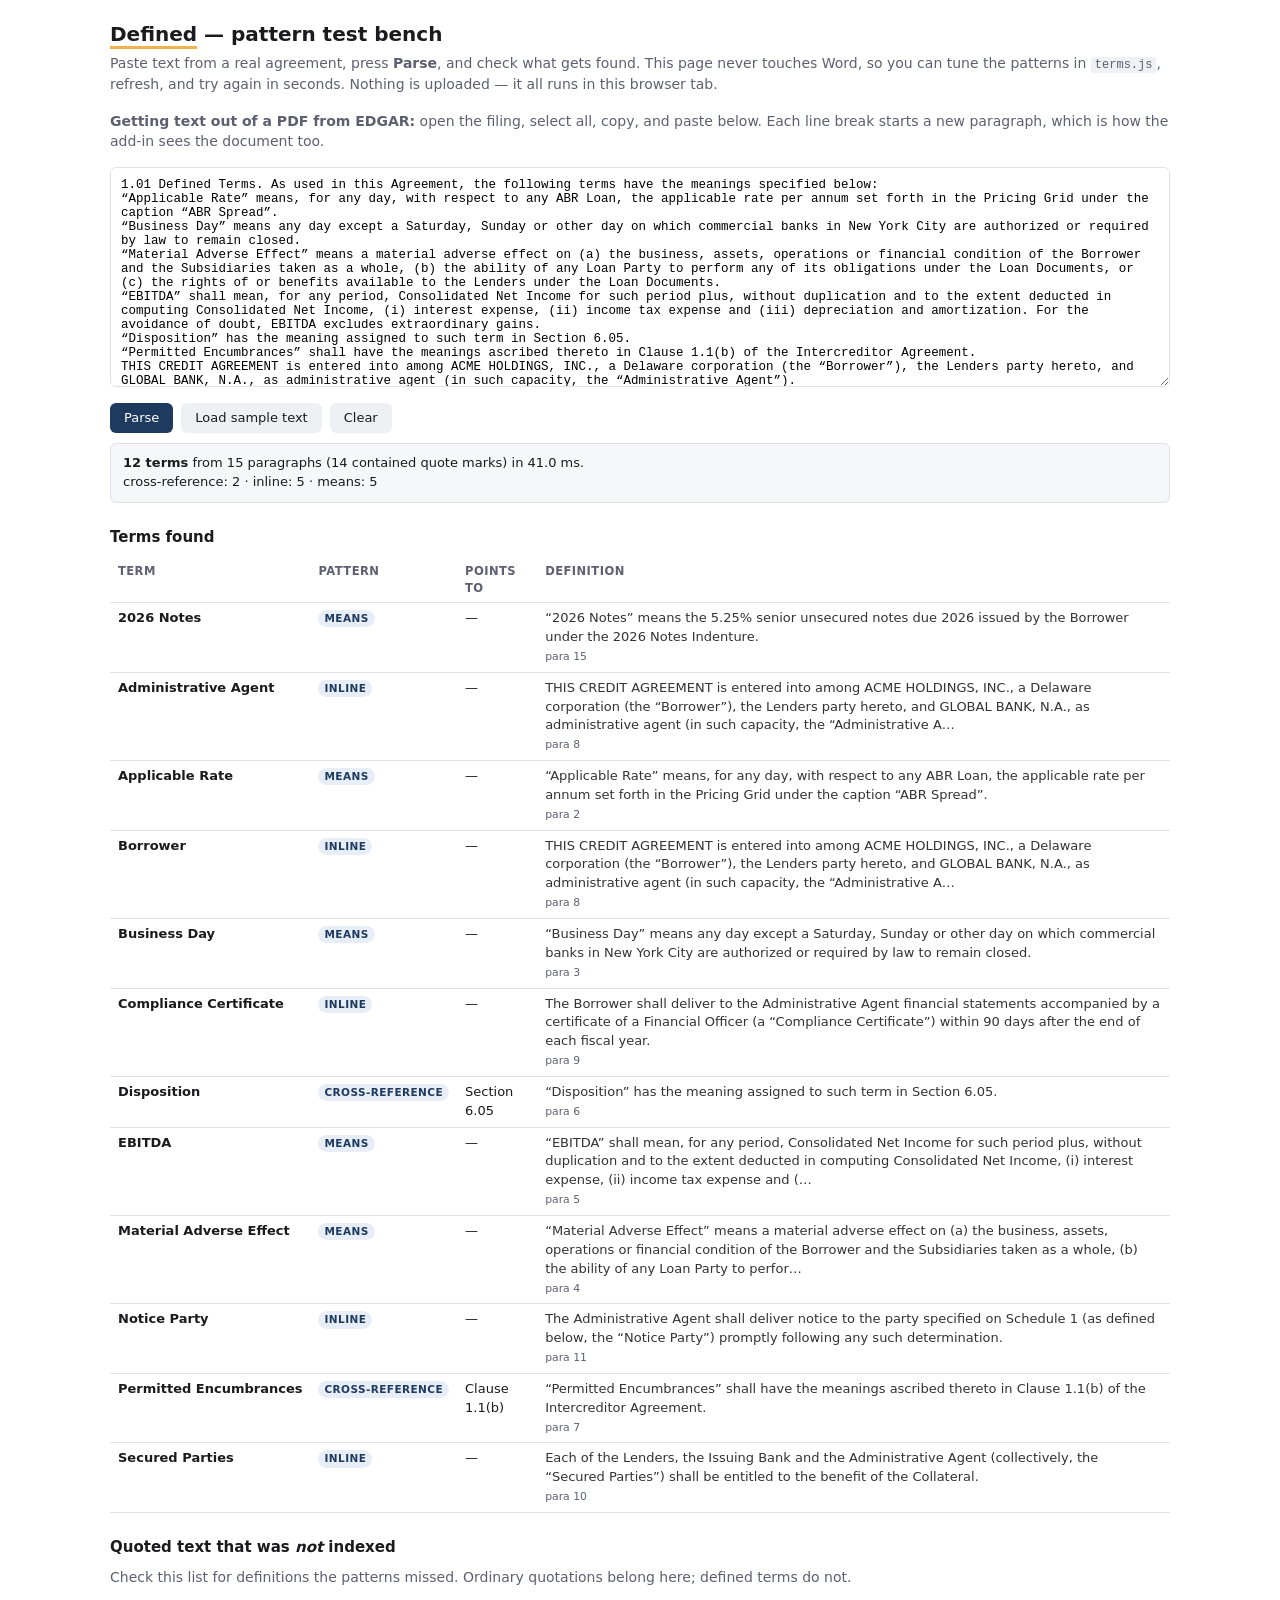
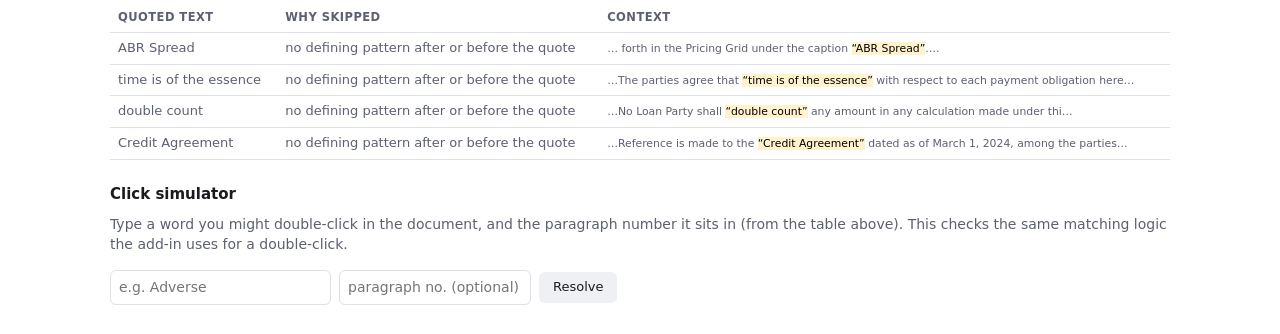
==== test.html @ 6a45a78d "Add Defined: Word task pane add-in for defined terms Click a defined term in a Word document and see" ====
<!DOCTYPE html>
<html lang="en">
<head>
<meta charset="UTF-8">
<meta name="viewport" content="width=device-width, initial-scale=1">
<title>Defined — pattern test bench</title>
<style>
  :root { --line:#dfe1e8; --dim:#5c6070; --accent:#1f3a5f; --amber:#f2b24c; }
  * { box-sizing: border-box; }
  body { margin:0; padding:20px; max-width:1100px; margin-inline:auto;
         font-family:"Segoe UI",system-ui,sans-serif; font-size:14px;
         line-height:1.45; color:#1b1b1f; }
  h1 { font-size:20px; margin:0 0 4px; }
  h1 span { border-bottom:3px solid var(--amber); }
  h2 { font-size:15px; margin:24px 0 8px; }
  p.lede { color:var(--dim); margin:0 0 16px; }
  textarea { width:100%; height:220px; padding:10px; font-family:Consolas,monospace;
             font-size:12.5px; border:1px solid var(--line); border-radius:6px; }
  .row { display:flex; gap:8px; align-items:center; flex-wrap:wrap; margin:10px 0; }
  button { font:inherit; font-size:13px; padding:6px 14px; color:#fff;
           background:var(--accent); border:0; border-radius:6px; cursor:pointer; }
  button.ghost { background:#eef0f4; color:#1b1b1f; }
  input[type=text] { font:inherit; padding:6px 8px; border:1px solid var(--line);
                     border-radius:6px; }
  .stats { background:#f6f7f9; border:1px solid var(--line); border-radius:6px;
           padding:10px 12px; font-size:13px; }
  table { width:100%; border-collapse:collapse; margin-top:8px; }
  th,td { text-align:left; vertical-align:top; padding:6px 8px;
          border-bottom:1px solid var(--line); font-size:13px; }
  th { font-size:11.5px; text-transform:uppercase; letter-spacing:.04em;
       color:var(--dim); }
  td.term { font-weight:600; white-space:nowrap; }
  td.def { color:#333; }
  .badge { display:inline-block; font-size:10.5px; font-weight:600; padding:1px 6px;
           border-radius:10px; background:#e8eef7; color:var(--accent);
           text-transform:uppercase; letter-spacing:.04em; white-space:nowrap; }
  .badge.weak { background:#eee; color:var(--dim); }
  .rejected td { color:var(--dim); }
  details { margin-top:8px; }
  summary { cursor:pointer; font-weight:600; }
  mark { background:#fff3cd; }
  code { background:#f0f1f4; padding:1px 4px; border-radius:3px; font-size:12px; }
</style>
</head>
<body>

<h1><span>Defined</span> — pattern test bench</h1>
<p class="lede">
  Paste text from a real agreement, press <strong>Parse</strong>, and check what
  gets found. This page never touches Word, so you can tune the patterns in
  <code>terms.js</code>, refresh, and try again in seconds. Nothing is uploaded —
  it all runs in this browser tab.
</p>

<p class="lede">
  <strong>Getting text out of a PDF from EDGAR:</strong> open the filing, select
  all, copy, and paste below. Each line break starts a new paragraph, which is
  how the add-in sees the document too.
</p>

<textarea id="input" spellcheck="false"></textarea>

<div class="row">
  <button id="parse">Parse</button>
  <button id="sample" class="ghost">Load sample text</button>
  <button id="clear" class="ghost">Clear</button>
</div>

<div id="stats" class="stats">Not parsed yet.</div>

<h2>Terms found</h2>
<table id="found">
  <thead><tr><th>Term</th><th>Pattern</th><th>Points to</th><th>Definition</th></tr></thead>
  <tbody></tbody>
</table>

<h2>Quoted text that was <em>not</em> indexed</h2>
<p class="lede">
  Check this list for definitions the patterns missed. Ordinary quotations
  belong here; defined terms do not.
</p>
<table id="rejected">
  <thead><tr><th>Quoted text</th><th>Why skipped</th><th>Context</th></tr></thead>
  <tbody></tbody>
</table>

<h2>Click simulator</h2>
<p class="lede">
  Type a word you might double-click in the document, and the paragraph number
  it sits in (from the table above). This checks the same matching logic the
  add-in uses for a double-click.
</p>
<div class="row">
  <input type="text" id="simWord" placeholder="e.g. Adverse" size="24">
  <input type="text" id="simPara" placeholder="paragraph no. (optional)" size="20">
  <button id="simRun" class="ghost">Resolve</button>
  <span id="simOut"></span>
</div>

<script src="terms.js?v=1"></script>
<script>
(function () {
  'use strict';
  var T = window.DefinedTerms;
  var index = null, paras = [];

  var SAMPLE = [
    '1.01 Defined Terms. As used in this Agreement, the following terms have the meanings specified below:',
    '“Applicable Rate” means, for any day, with respect to any ABR Loan, the applicable rate per annum set forth in the Pricing Grid under the caption “ABR Spread”.',
    '“Business Day” means any day except a Saturday, Sunday or other day on which commercial banks in New York City are authorized or required by law to remain closed.',
    '“Material Adverse Effect” means a material adverse effect on (a) the business, assets, operations or financial condition of the Borrower and the Subsidiaries taken as a whole, (b) the ability of any Loan Party to perform any of its obligations under the Loan Documents, or (c) the rights of or benefits available to the Lenders under the Loan Documents.',
    '“EBITDA” shall mean, for any period, Consolidated Net Income for such period plus, without duplication and to the extent deducted in computing Consolidated Net Income, (i) interest expense, (ii) income tax expense and (iii) depreciation and amortization. For the avoidance of doubt, EBITDA excludes extraordinary gains.',
    '“Disposition” has the meaning assigned to such term in Section 6.05.',
    '“Permitted Encumbrances” shall have the meanings ascribed thereto in Clause 1.1(b) of the Intercreditor Agreement.',
    'THIS CREDIT AGREEMENT is entered into among ACME HOLDINGS, INC., a Delaware corporation (the “Borrower”), the Lenders party hereto, and GLOBAL BANK, N.A., as administrative agent (in such capacity, the “Administrative Agent”).',
    'The Borrower shall deliver to the Administrative Agent financial statements accompanied by a certificate of a Financial Officer (a “Compliance Certificate”) within 90 days after the end of each fiscal year.',
    'Each of the Lenders, the Issuing Bank and the Administrative Agent (collectively, the “Secured Parties”) shall be entitled to the benefit of the Collateral.',
    'The Administrative Agent shall deliver notice to the party specified on Schedule 1 (as defined below, the “Notice Party”) promptly following any such determination.',
    'The parties agree that “time is of the essence” with respect to each payment obligation hereunder.',
    'No Loan Party shall “double count” any amount in any calculation made under this Section 6.12.',
    'Reference is made to the “Credit Agreement” dated as of March 1, 2024, among the parties hereto.',
    '“2026 Notes” means the 5.25% senior unsecured notes due 2026 issued by the Borrower under the 2026 Notes Indenture.'
  ].join('\n');

  var KIND_LABEL = { means:'means', crossref:'cross-reference',
                     inline:'inline', 'inline?':'inline (uncertain)' };

  function esc(s) {
    return String(s == null ? '' : s).replace(/&/g,'&amp;')
      .replace(/</g,'&lt;').replace(/>/g,'&gt;').replace(/"/g,'&quot;');
  }
  function clip(s, n) {
    var t = String(s).replace(/\s+/g,' ');
    return t.length > n ? t.slice(0, n-1) + '…' : t;
  }

  function parse() {
    paras = document.getElementById('input').value.split(/\n+/)
      .map(function (s) { return s.replace(/^\s+|\s+$/g,''); })
      .filter(function (s) { return s.length > 0; });

    var t0 = performance.now();
    index = T.buildIndex(paras);
    var ms = (performance.now() - t0).toFixed(1);

    var byKind = {};
    index.terms.forEach(function (t) { byKind[t.kind] = (byKind[t.kind]||0) + 1; });
    var breakdown = Object.keys(byKind).sort().map(function (k) {
      return (KIND_LABEL[k]||k) + ': ' + byKind[k];
    }).join(' · ') || 'none';

    document.getElementById('stats').innerHTML =
      '<strong>' + index.terms.length + ' terms</strong> from ' +
      paras.length + ' paragraphs (' + index.paragraphsWithQuotes +
      ' contained quote marks) in ' + ms + ' ms.<br>' + esc(breakdown);

    renderFound();
    renderRejected();
  }

  function renderFound() {
    var rows = index.terms.map(function (t) {
      var weak = t.confidence < 2 ? ' weak' : '';
      return '<tr>' +
        '<td class="term">' + esc(t.term) + '</td>' +
        '<td><span class="badge' + weak + '">' + esc(KIND_LABEL[t.kind]||t.kind) + '</span></td>' +
        '<td>' + esc(t.pointer || '—') + '</td>' +
        '<td class="def">' + esc(clip(t.text, 220)) +
          '<br><small style="color:#5c6070">para ' + (t.paragraph+1) +
          (t.alternates.length ? ' · ' + t.alternates.length + ' other definition(s)' : '') +
          '</small></td>' +
      '</tr>';
    }).join('');
    document.querySelector('#found tbody').innerHTML =
      rows || '<tr><td colspan="4">Nothing found.</td></tr>';
  }

  /* Re-walk the quoted spans and show the ones buildIndex threw away, with the
     reason. This is where you spot patterns that need adding. */
  function renderRejected() {
    var internals = T._internals;
    var re = internals.QUOTED_RE;
    var rows = [];

    for (var i = 0; i < paras.length; i++) {
      var text = paras[i];
      re.lastIndex = 0;
      var m;
      while ((m = re.exec(text)) !== null) {
        var span = { start: m.index, end: m.index + m[0].length };
        var hit = internals.classify(text, span);
        var reason = null;
        if (!hit) {
          reason = 'no defining pattern after or before the quote';
        } else if (!internals.isPlausibleTerm(m[1], hit.kind)) {
          reason = 'matched "' + (KIND_LABEL[hit.kind]||hit.kind) +
                   '" but rejected as implausible';
        }
        if (!reason) continue;

        var ctxStart = Math.max(0, span.start - 45);
        var context = esc(text.slice(ctxStart, span.start)) +
                      '<mark>' + esc(m[0]) + '</mark>' +
                      esc(text.slice(span.end, span.end + 45));
        rows.push('<tr class="rejected"><td>' + esc(clip(m[1], 50)) + '</td>' +
                  '<td>' + esc(reason) + '</td>' +
                  '<td><small>…' + context + '…</small></td></tr>');
      }
    }
    document.querySelector('#rejected tbody').innerHTML =
      rows.join('') || '<tr><td colspan="3">Every quoted span was indexed.</td></tr>';
  }

  function simulate() {
    var out = document.getElementById('simOut');
    if (!index) { out.textContent = 'Parse something first.'; return; }
    var word = document.getElementById('simWord').value;
    var pn = parseInt(document.getElementById('simPara').value, 10);
    var paraText = (!isNaN(pn) && paras[pn-1]) ? paras[pn-1] : '';
    var r = T.matchSelectionText(word, index, paraText);
    out.innerHTML = r
      ? '→ <strong>' + esc(r.term) + '</strong> <span class="badge">' +
        esc(KIND_LABEL[r.kind]||r.kind) + '</span>'
      : '→ no match';
  }

  document.getElementById('parse').addEventListener('click', parse);
  document.getElementById('simRun').addEventListener('click', simulate);
  document.getElementById('sample').addEventListener('click', function () {
    document.getElementById('input').value = SAMPLE;
    parse();
  });
  document.getElementById('clear').addEventListener('click', function () {
    document.getElementById('input').value = '';
    document.getElementById('stats').textContent = 'Not parsed yet.';
    document.querySelector('#found tbody').innerHTML = '';
    document.querySelector('#rejected tbody').innerHTML = '';
  });

  document.getElementById('input').value = SAMPLE;
  parse();
})();
</script>
</body>
</html>
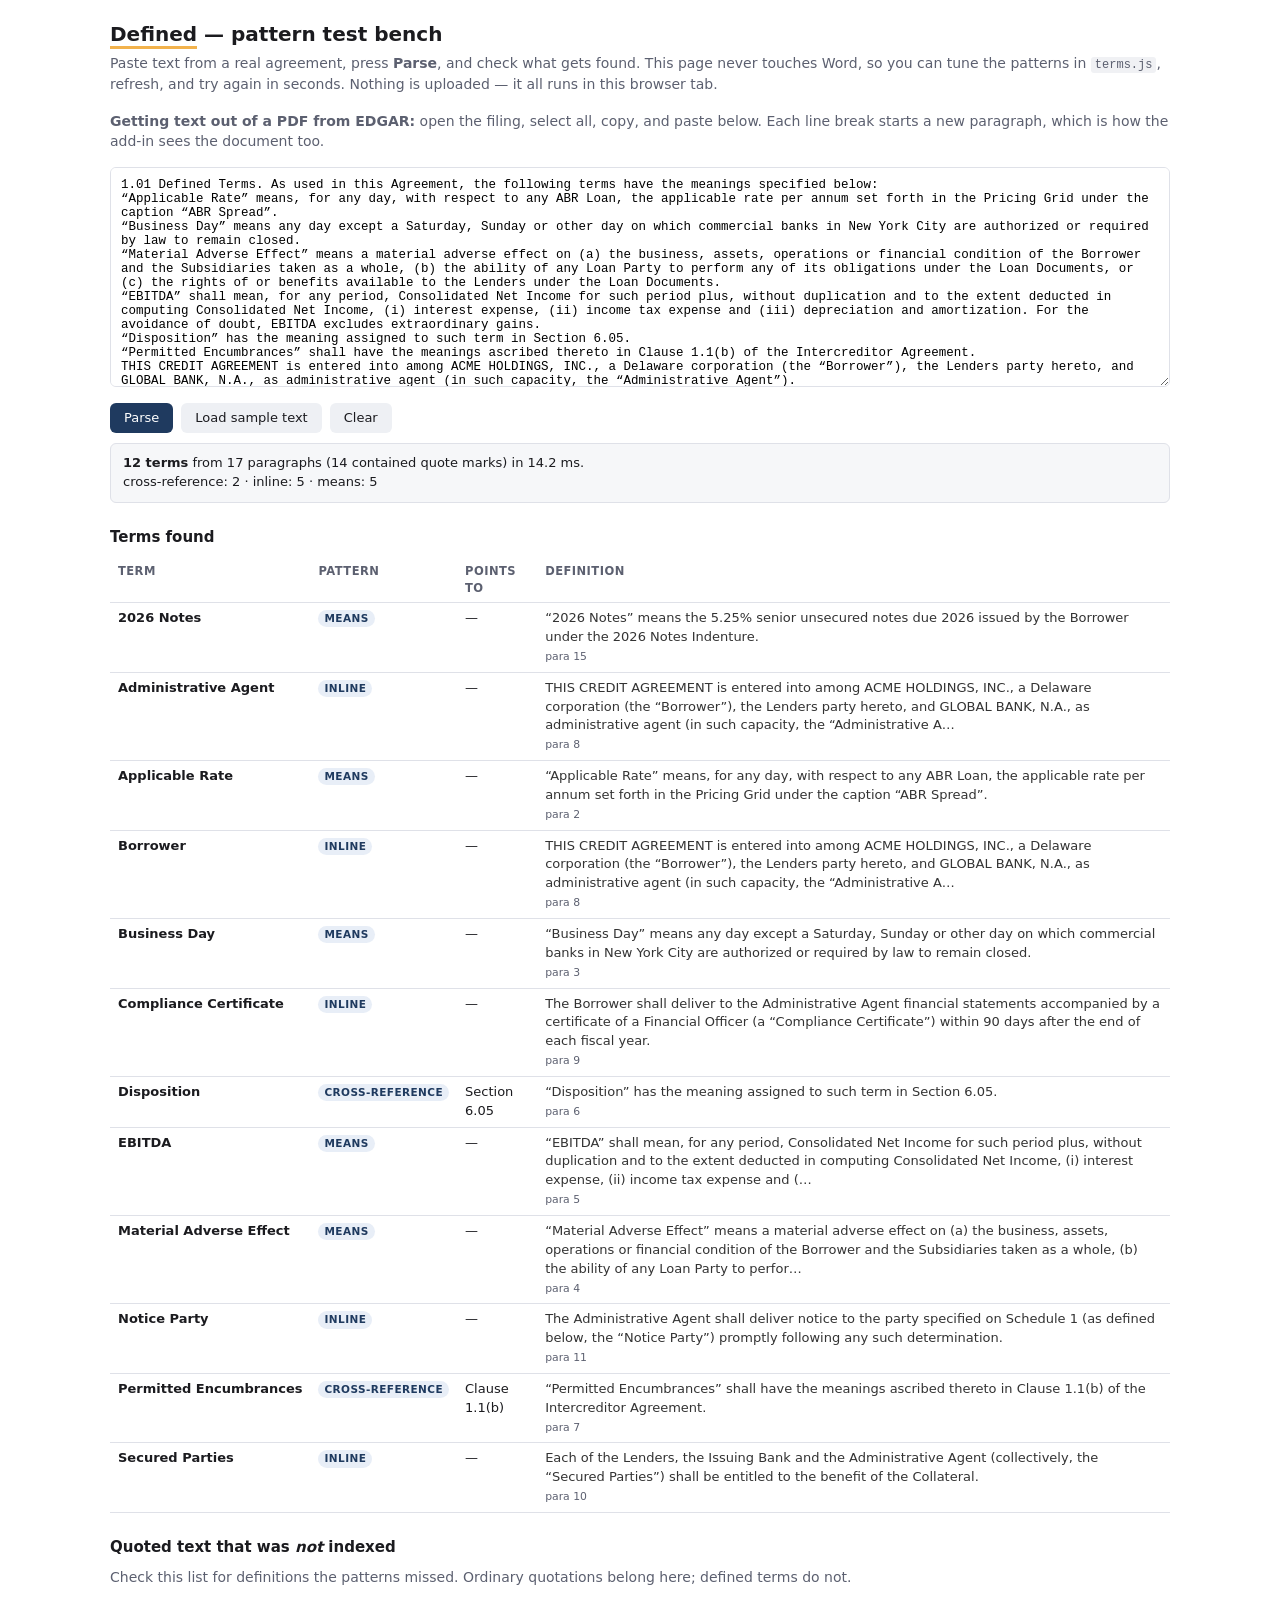
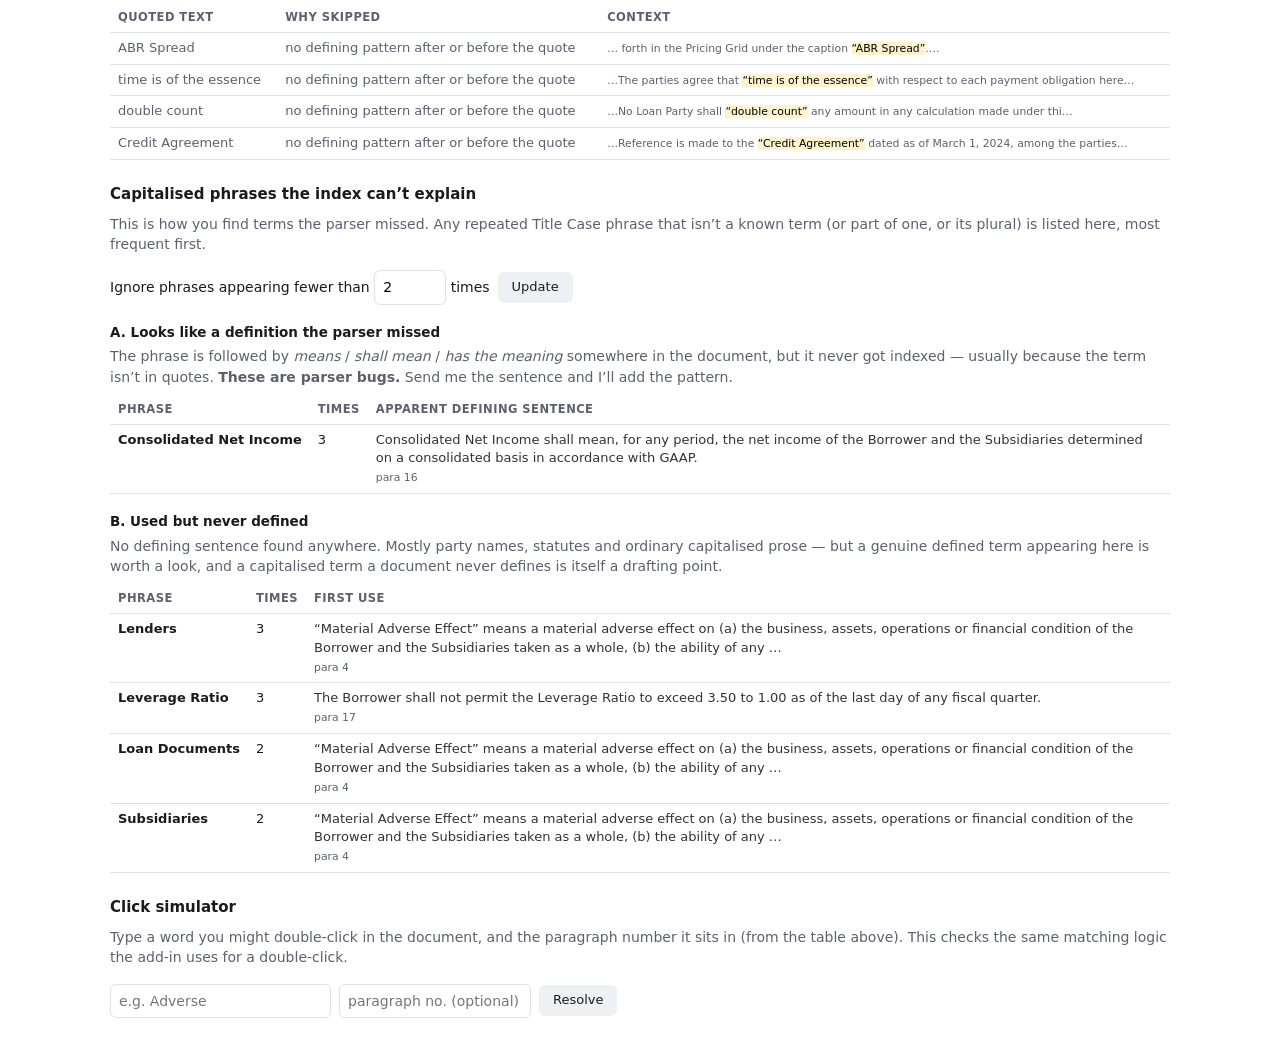
==== commit cae95923: "Fix collapsed definition panel; add missed-term detection UI: the definition pane showed only one li" ====
--- a/test.html
+++ b/test.html
@@ -84,6 +84,46 @@
   <tbody></tbody>
 </table>
 
+<h2>Capitalised phrases the index can&rsquo;t explain</h2>
+<p class="lede">
+  This is how you find terms the parser missed. Any repeated Title Case phrase
+  that isn&rsquo;t a known term (or part of one, or its plural) is listed here,
+  most frequent first.
+</p>
+<div class="row">
+  <label>Ignore phrases appearing fewer than
+    <input type="text" id="minCount" value="2" size="3"> times</label>
+  <button id="rescan" class="ghost">Update</button>
+</div>
+
+<h3 style="font-size:13.5px;margin:18px 0 4px">
+  A. Looks like a definition the parser missed
+</h3>
+<p class="lede" style="margin-bottom:6px">
+  The phrase is followed by <em>means</em> / <em>shall mean</em> / <em>has the
+  meaning</em> somewhere in the document, but it never got indexed &mdash;
+  usually because the term isn&rsquo;t in quotes. <strong>These are parser
+  bugs.</strong> Send me the sentence and I&rsquo;ll add the pattern.
+</p>
+<table id="missed">
+  <thead><tr><th>Phrase</th><th>Times</th><th>Apparent defining sentence</th></tr></thead>
+  <tbody></tbody>
+</table>
+
+<h3 style="font-size:13.5px;margin:18px 0 4px">
+  B. Used but never defined
+</h3>
+<p class="lede" style="margin-bottom:6px">
+  No defining sentence found anywhere. Mostly party names, statutes and
+  ordinary capitalised prose &mdash; but a genuine defined term appearing here
+  is worth a look, and a capitalised term a document never defines is itself a
+  drafting point.
+</p>
+<table id="undefined">
+  <thead><tr><th>Phrase</th><th>Times</th><th>First use</th></tr></thead>
+  <tbody></tbody>
+</table>
+
 <h2>Click simulator</h2>
 <p class="lede">
   Type a word you might double-click in the document, and the paragraph number
@@ -97,7 +137,7 @@
   <span id="simOut"></span>
 </div>
 
-<script src="terms.js?v=1"></script>
+<script src="terms.js?v=2"></script>
 <script>
 (function () {
   'use strict';
@@ -119,7 +159,9 @@
     'The parties agree that “time is of the essence” with respect to each payment obligation hereunder.',
     'No Loan Party shall “double count” any amount in any calculation made under this Section 6.12.',
     'Reference is made to the “Credit Agreement” dated as of March 1, 2024, among the parties hereto.',
-    '“2026 Notes” means the 5.25% senior unsecured notes due 2026 issued by the Borrower under the 2026 Notes Indenture.'
+    '“2026 Notes” means the 5.25% senior unsecured notes due 2026 issued by the Borrower under the 2026 Notes Indenture.',
+    'Consolidated Net Income shall mean, for any period, the net income of the Borrower and the Subsidiaries determined on a consolidated basis in accordance with GAAP.',
+    'The Borrower shall not permit the Leverage Ratio to exceed 3.50 to 1.00 as of the last day of any fiscal quarter. The Leverage Ratio shall be calculated on a pro forma basis. Any failure to comply with the Leverage Ratio shall constitute an Event of Default.'
   ].join('\n');
 
   var KIND_LABEL = { means:'means', crossref:'cross-reference',
@@ -156,6 +198,37 @@
 
     renderFound();
     renderRejected();
+    renderSuspects();
+  }
+
+  /* Phrases the index cannot account for, split by whether the document
+     appears to define them. Group A are parser gaps; group B are not. */
+  function renderSuspects() {
+    var min = parseInt(document.getElementById('minCount').value, 10);
+    if (isNaN(min) || min < 1) min = 1;
+    var suspects = T.findSuspects(paras, index, { minCount: min });
+
+    function rows(items, emptyMsg) {
+      if (!items.length) return '<tr><td colspan="3">' + emptyMsg + '</td></tr>';
+      return items.map(function (s) {
+        return '<tr><td class="term">' + esc(s.phrase) + '</td>' +
+               '<td>' + s.count + '</td>' +
+               '<td class="def">' + esc(clip(s.sample, 200)) +
+               '<br><small style="color:#5c6070">para ' + (s.paragraph+1) + '</small></td></tr>';
+      }).join('');
+    }
+
+    var missed = suspects.filter(function (s) { return s.defining; });
+    var undef  = suspects.filter(function (s) { return !s.defining; });
+
+    document.querySelector('#missed tbody').innerHTML =
+      rows(missed, 'None — every apparent definition was indexed.');
+    document.querySelector('#undefined tbody').innerHTML =
+      rows(undef.slice(0, 80), 'None.') +
+      (undef.length > 80
+        ? '<tr><td colspan="3"><small>…and ' + (undef.length - 80) +
+          ' more below the display limit.</small></td></tr>'
+        : '');
   }
 
   function renderFound() {
@@ -225,6 +298,7 @@
   }
 
   document.getElementById('parse').addEventListener('click', parse);
+  document.getElementById('rescan').addEventListener('click', renderSuspects);
   document.getElementById('simRun').addEventListener('click', simulate);
   document.getElementById('sample').addEventListener('click', function () {
     document.getElementById('input').value = SAMPLE;
@@ -233,8 +307,9 @@
   document.getElementById('clear').addEventListener('click', function () {
     document.getElementById('input').value = '';
     document.getElementById('stats').textContent = 'Not parsed yet.';
-    document.querySelector('#found tbody').innerHTML = '';
-    document.querySelector('#rejected tbody').innerHTML = '';
+    ['#found', '#rejected', '#missed', '#undefined'].forEach(function (sel) {
+      document.querySelector(sel + ' tbody').innerHTML = '';
+    });
   });
 
   document.getElementById('input').value = SAMPLE;
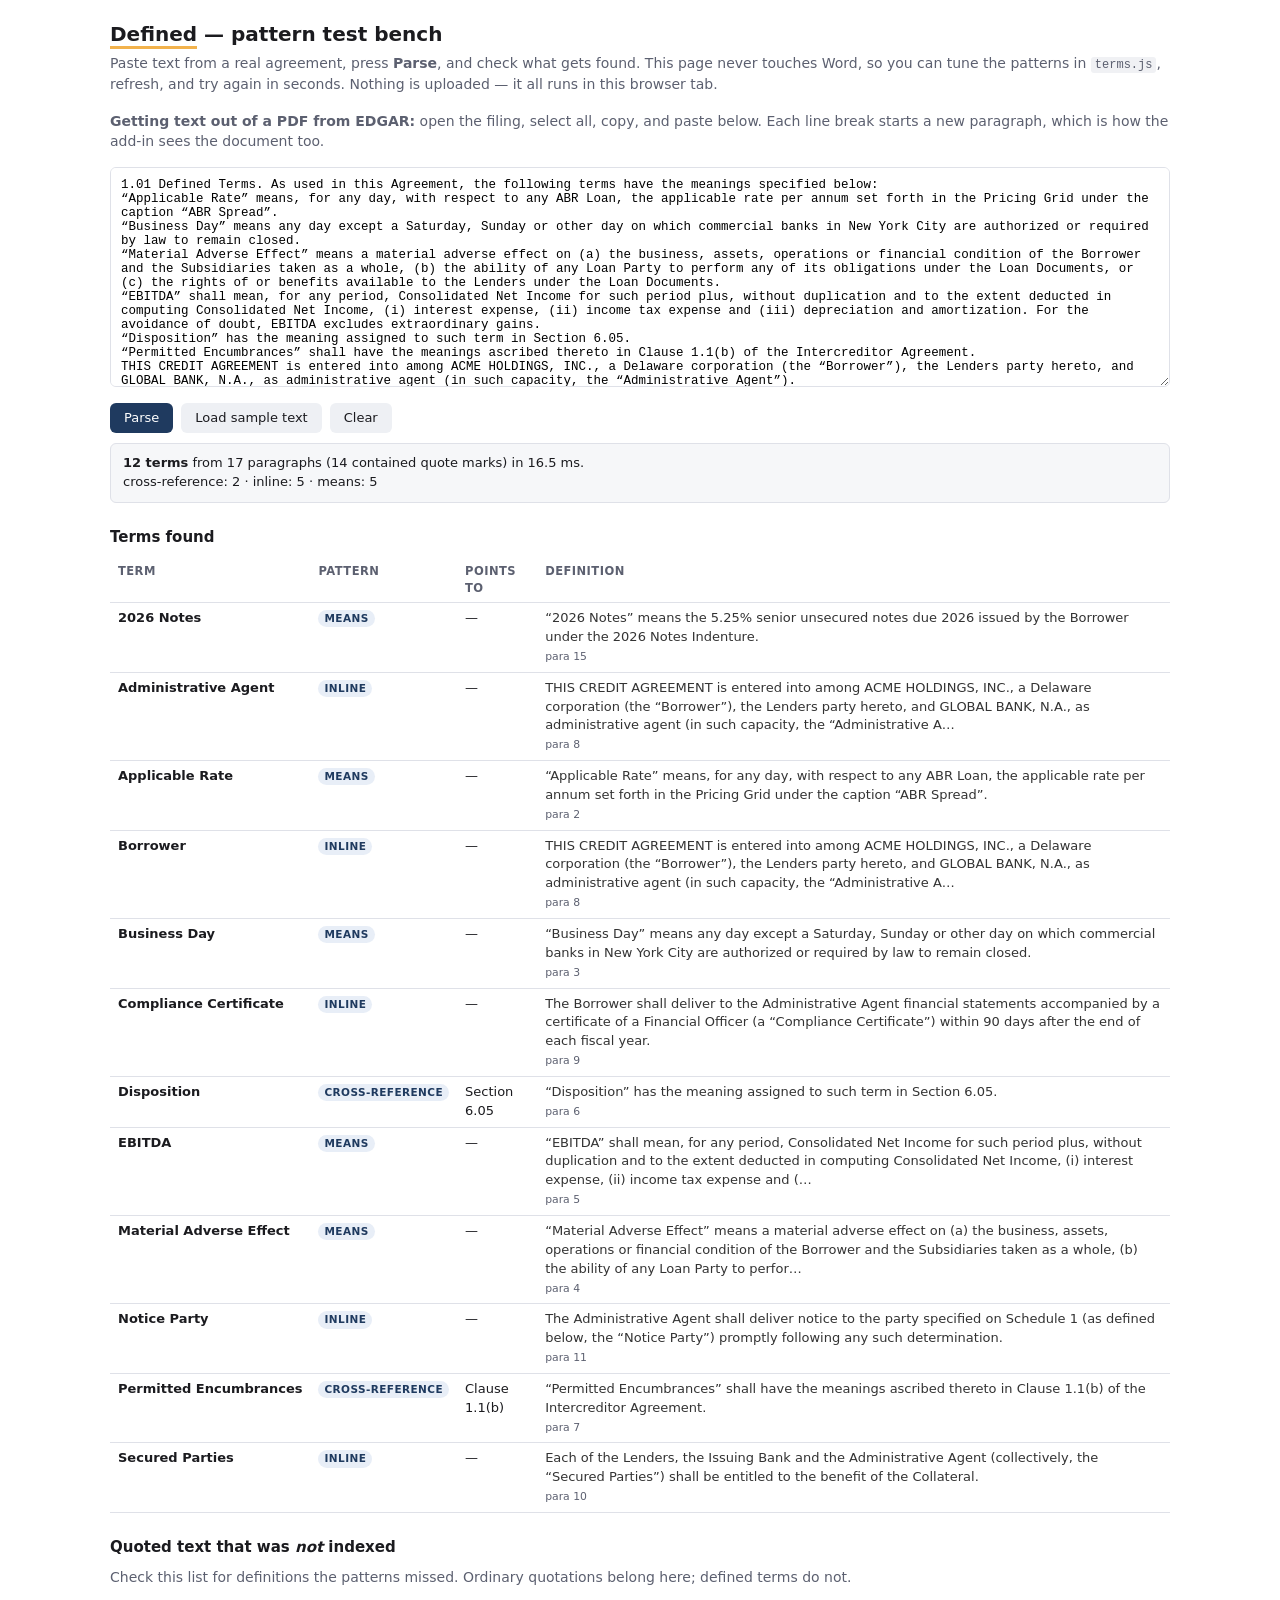
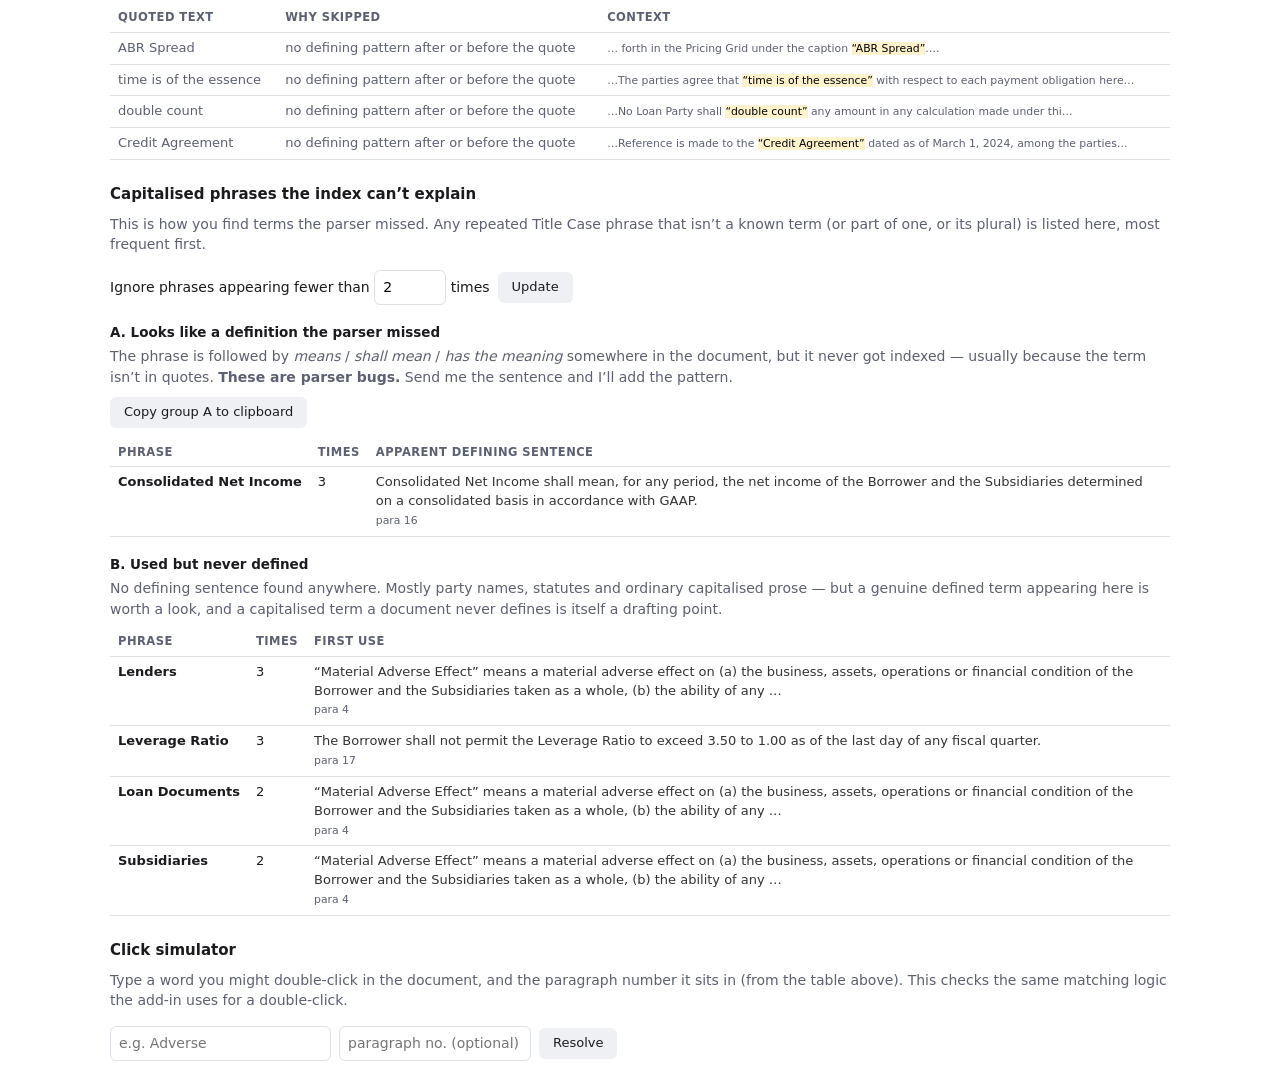
==== commit 3211d077: "Add one-click copy of group A from the test bench Selecting table rows by hand to report parser gaps" ====
--- a/test.html
+++ b/test.html
@@ -105,6 +105,10 @@
   usually because the term isn&rsquo;t in quotes. <strong>These are parser
   bugs.</strong> Send me the sentence and I&rsquo;ll add the pattern.
 </p>
+<div class="row">
+  <button id="copyA" class="ghost">Copy group A to clipboard</button>
+  <span id="copyAOut" style="color:var(--dim)"></span>
+</div>
 <table id="missed">
   <thead><tr><th>Phrase</th><th>Times</th><th>Apparent defining sentence</th></tr></thead>
   <tbody></tbody>
@@ -137,7 +141,7 @@
   <span id="simOut"></span>
 </div>
 
-<script src="terms.js?v=2"></script>
+<script src="terms.js?v=3"></script>
 <script>
 (function () {
   'use strict';
@@ -299,6 +303,62 @@
 
   document.getElementById('parse').addEventListener('click', parse);
   document.getElementById('rescan').addEventListener('click', renderSuspects);
+
+  /* Copy group A as plain text, ready to paste straight into a chat. */
+  document.getElementById('copyA').addEventListener('click', function () {
+    var out = document.getElementById('copyAOut');
+    if (!index) { out.textContent = 'Parse something first.'; return; }
+    var min = parseInt(document.getElementById('minCount').value, 10);
+    if (isNaN(min) || min < 1) min = 1;
+    var A = T.findSuspects(paras, index, { minCount: min })
+             .filter(function (s) { return s.defining; });
+
+    if (!A.length) {
+      out.textContent = 'Group A is empty — nothing to copy.';
+      return;
+    }
+    var text = 'GROUP A — apparent definitions the parser missed (' +
+               A.length + ' of ' + index.terms.length + ' indexed terms, ' +
+               paras.length + ' paragraphs)\n\n' +
+               A.map(function (s) {
+                 return '* ' + s.phrase + '  (' + s.count + ' uses, para ' +
+                        (s.paragraph + 1) + ')\n    ' + s.sample;
+               }).join('\n\n');
+
+    copyText(text, function (ok) {
+      out.textContent = ok
+        ? 'Copied ' + A.length + ' entries — paste them to Claude.'
+        : 'Copy failed; select the table manually.';
+    });
+  });
+
+  /* navigator.clipboard needs a secure context and isn't available everywhere,
+     so fall back to the old execCommand trick. */
+  function copyText(text, done) {
+    if (navigator.clipboard && navigator.clipboard.writeText) {
+      navigator.clipboard.writeText(text)
+        .then(function () { done(true); })
+        .catch(function () { done(legacyCopy(text)); });
+      return;
+    }
+    done(legacyCopy(text));
+  }
+
+  function legacyCopy(text) {
+    try {
+      var ta = document.createElement('textarea');
+      ta.value = text;
+      ta.style.position = 'fixed';
+      ta.style.opacity = '0';
+      document.body.appendChild(ta);
+      ta.select();
+      var ok = document.execCommand('copy');
+      document.body.removeChild(ta);
+      return ok;
+    } catch (e) {
+      return false;
+    }
+  }
   document.getElementById('simRun').addEventListener('click', simulate);
   document.getElementById('sample').addEventListener('click', function () {
     document.getElementById('input').value = SAMPLE;
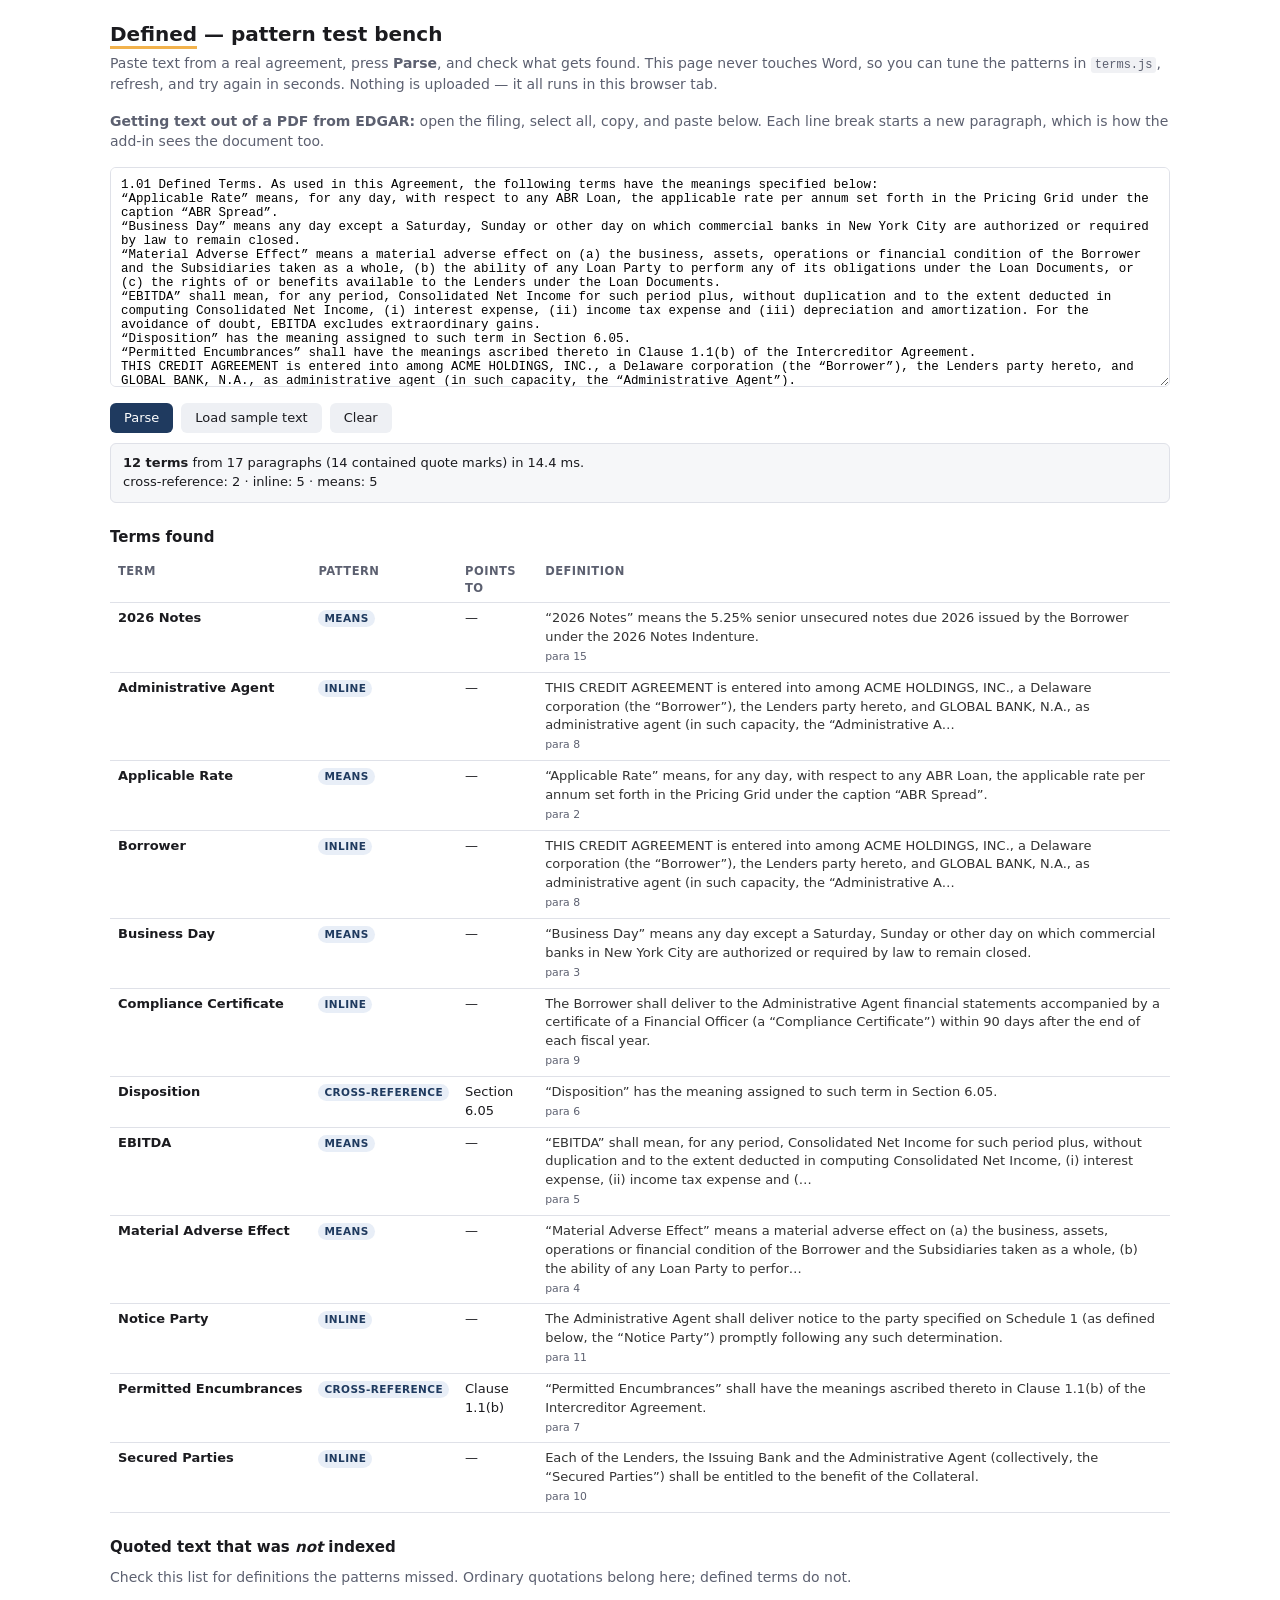
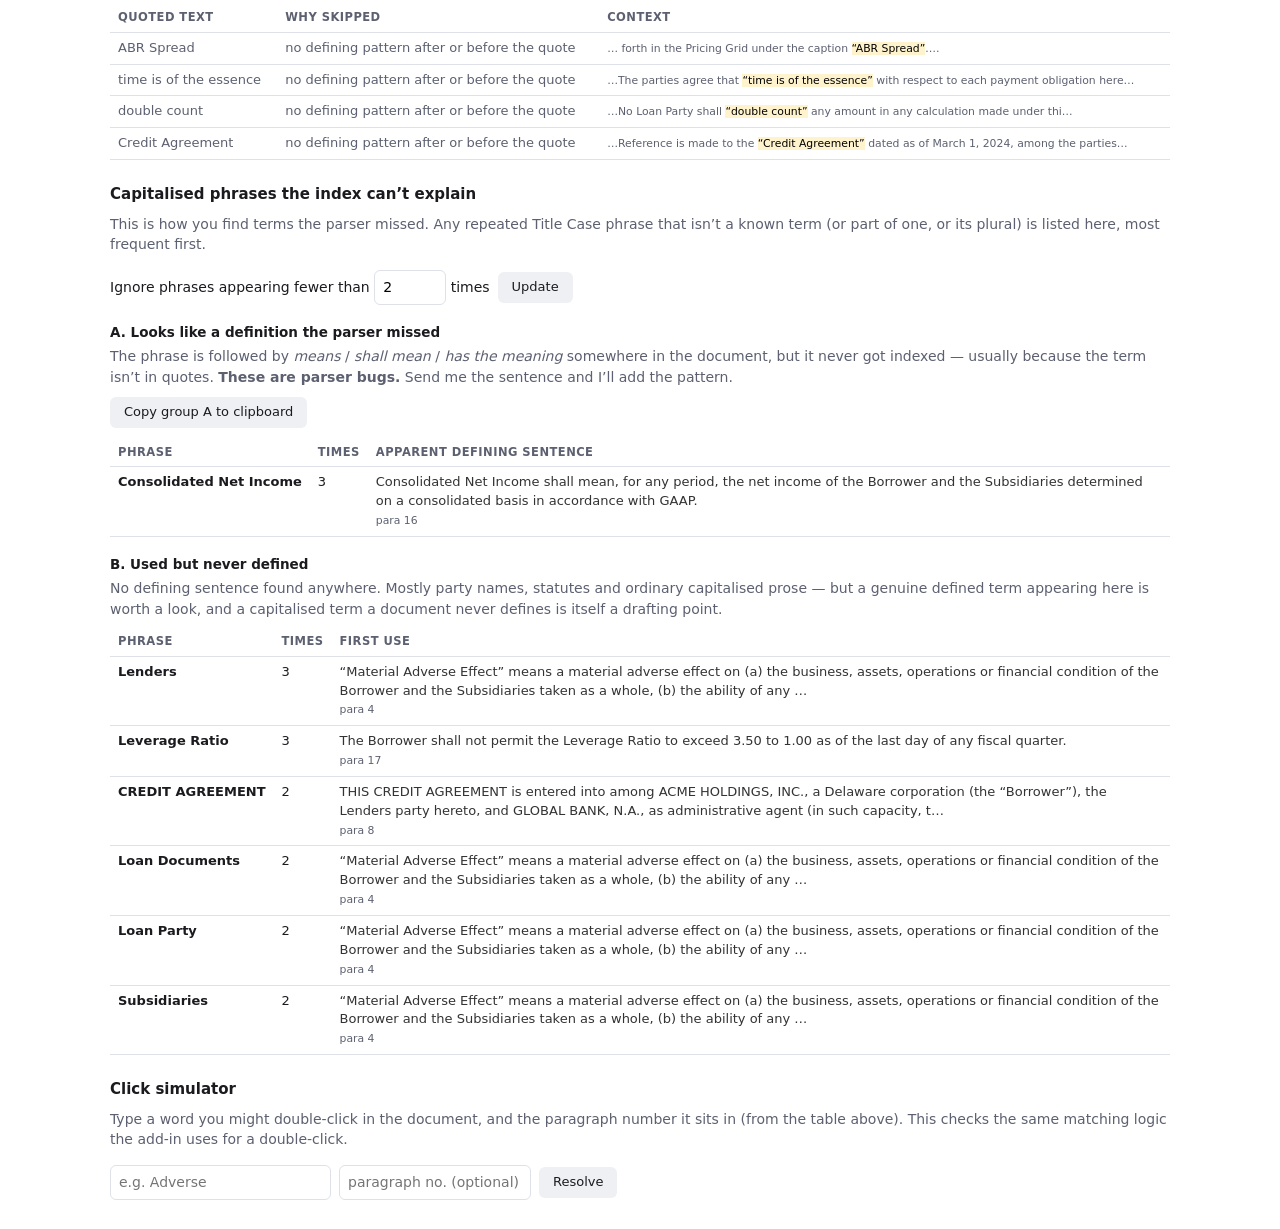
==== commit a31f1a98: "Index terms qualified before their verb; add regression tests "Knowledge" was missed in real documen" ====
--- a/test.html
+++ b/test.html
@@ -141,7 +141,7 @@
   <span id="simOut"></span>
 </div>
 
-<script src="terms.js?v=3"></script>
+<script src="terms.js?v=4"></script>
 <script>
 (function () {
   'use strict';
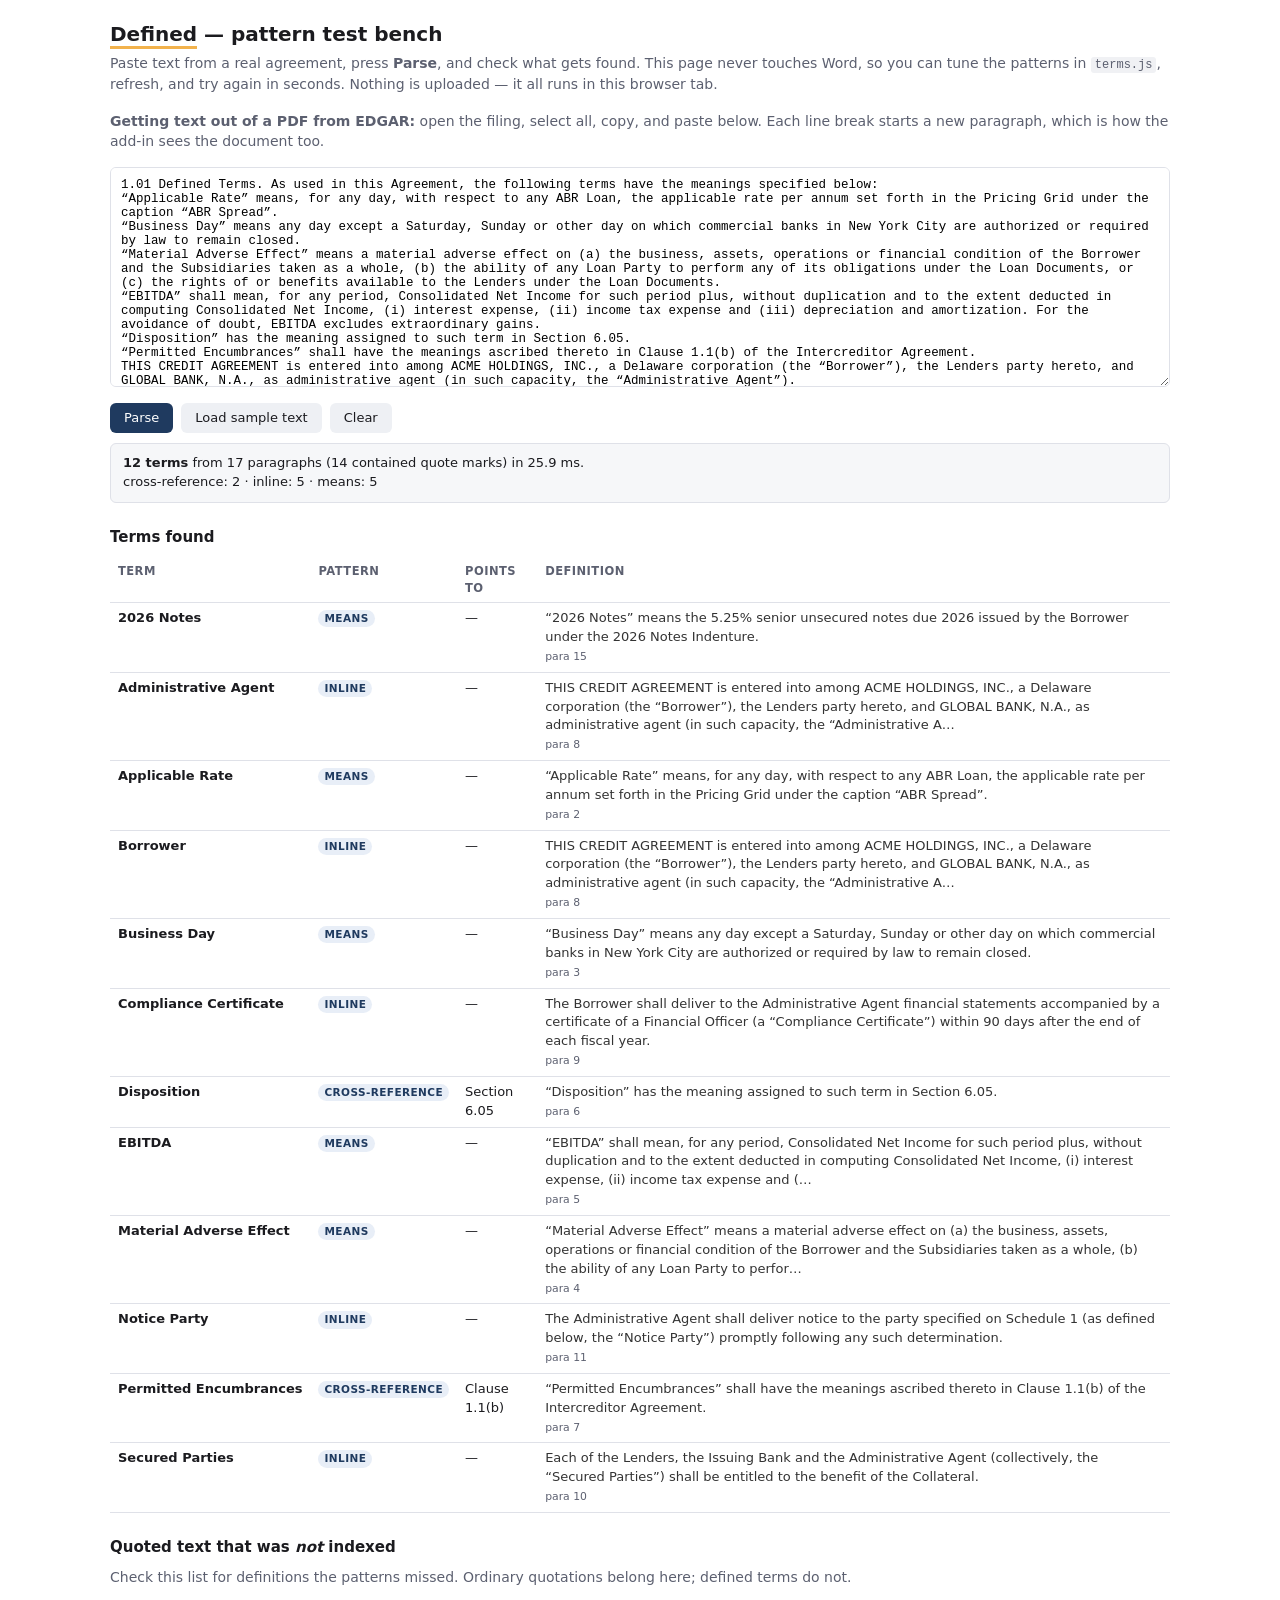
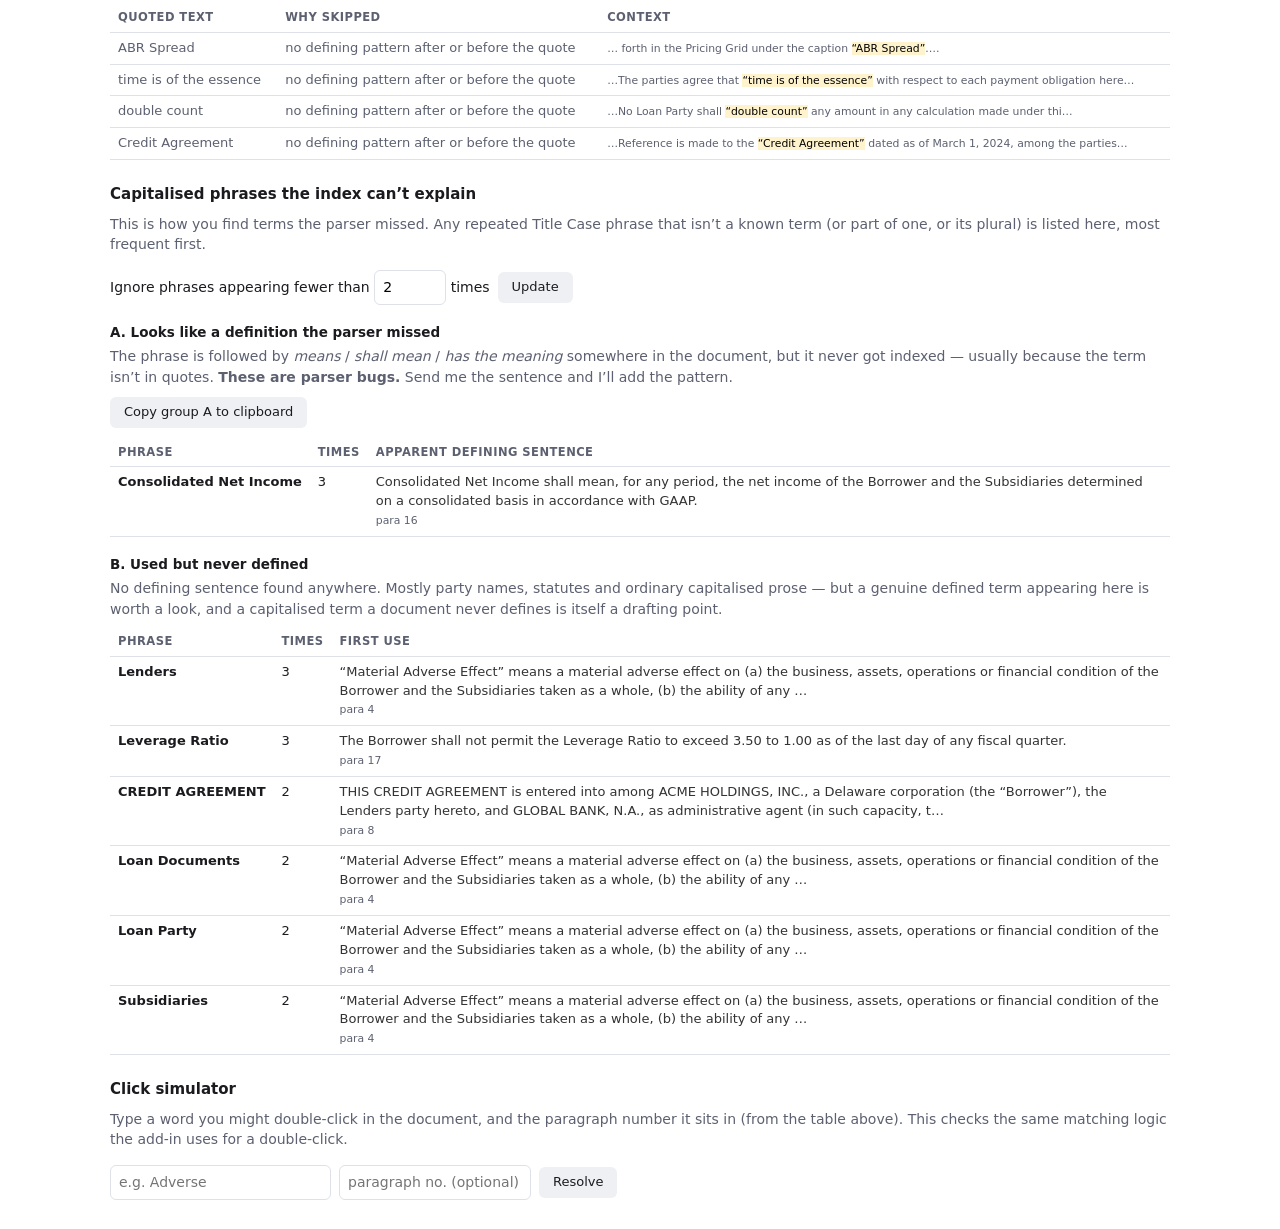
==== commit 02f88f61: "Match terms in every form they are written Two reported problems, both in matching rather than parsi" ====
--- a/test.html
+++ b/test.html
@@ -141,7 +141,7 @@
   <span id="simOut"></span>
 </div>
 
-<script src="terms.js?v=4"></script>
+<script src="terms.js?v=5"></script>
 <script>
 (function () {
   'use strict';
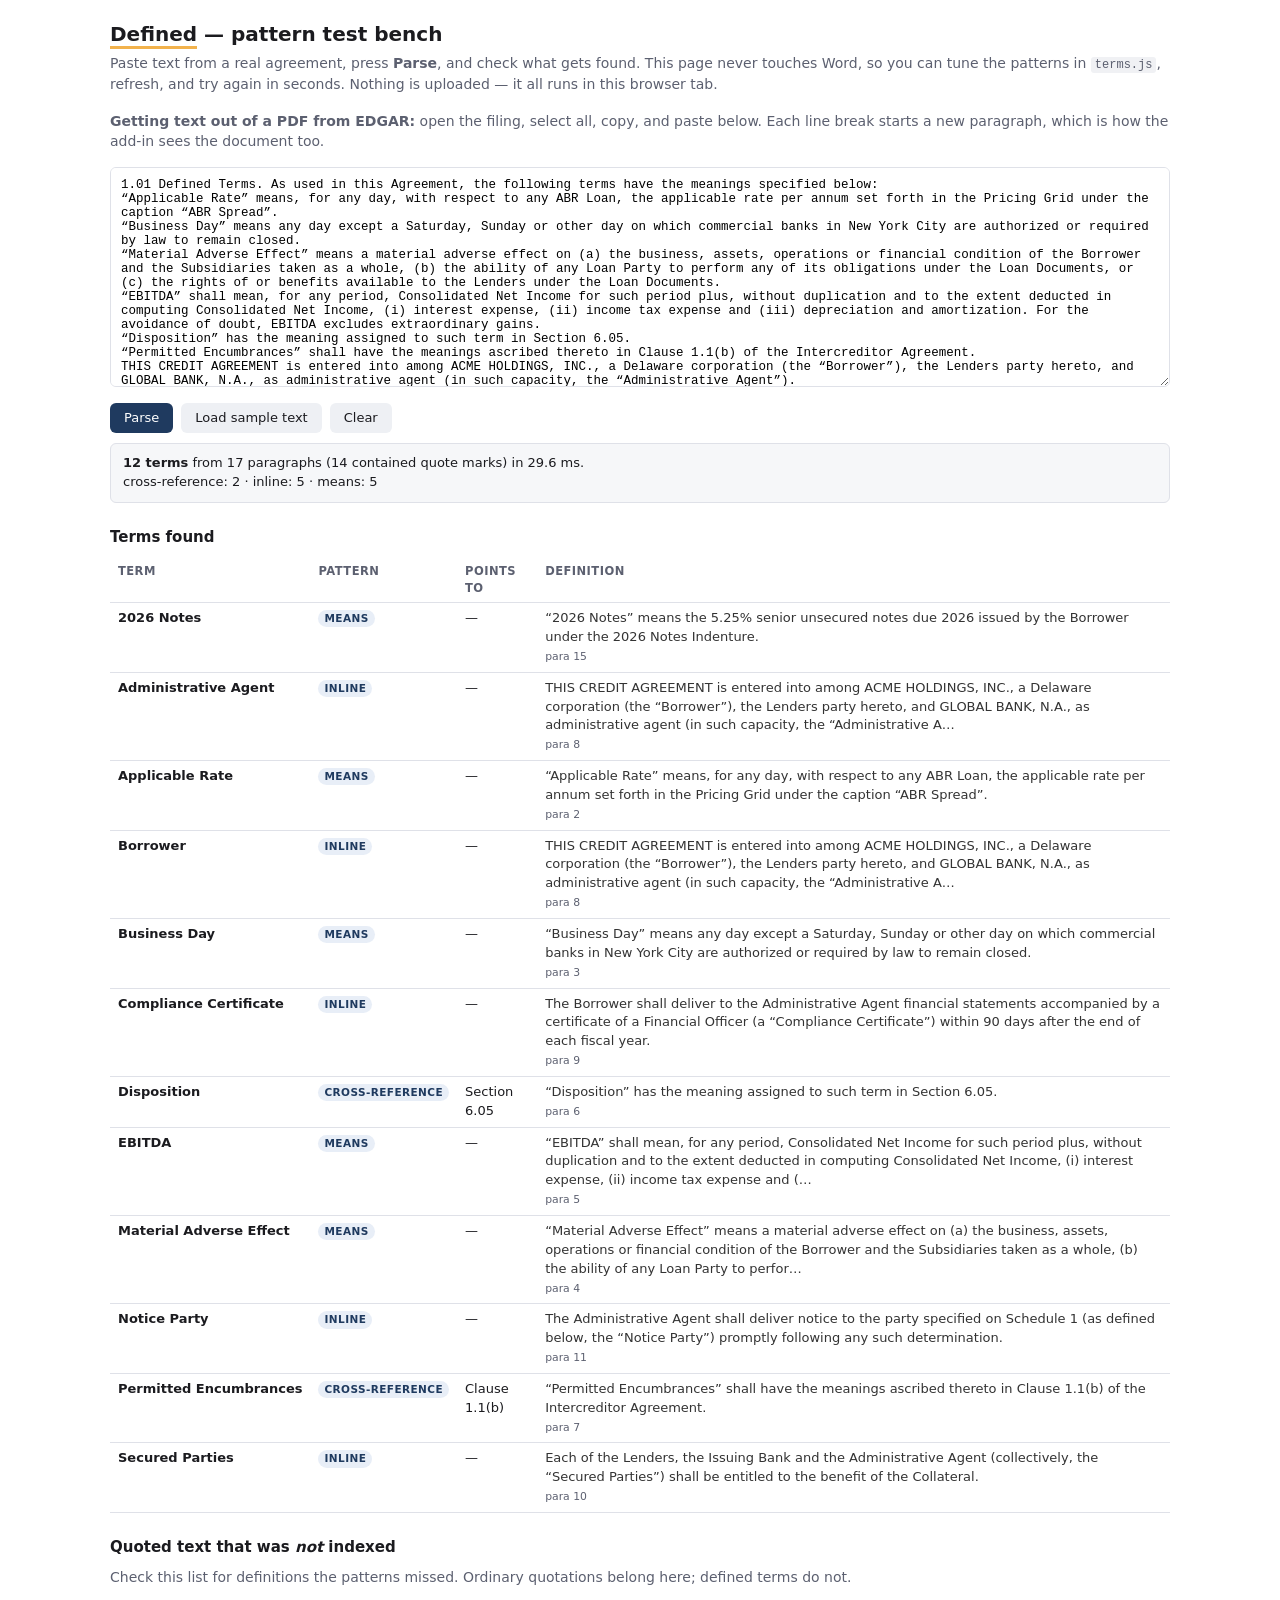
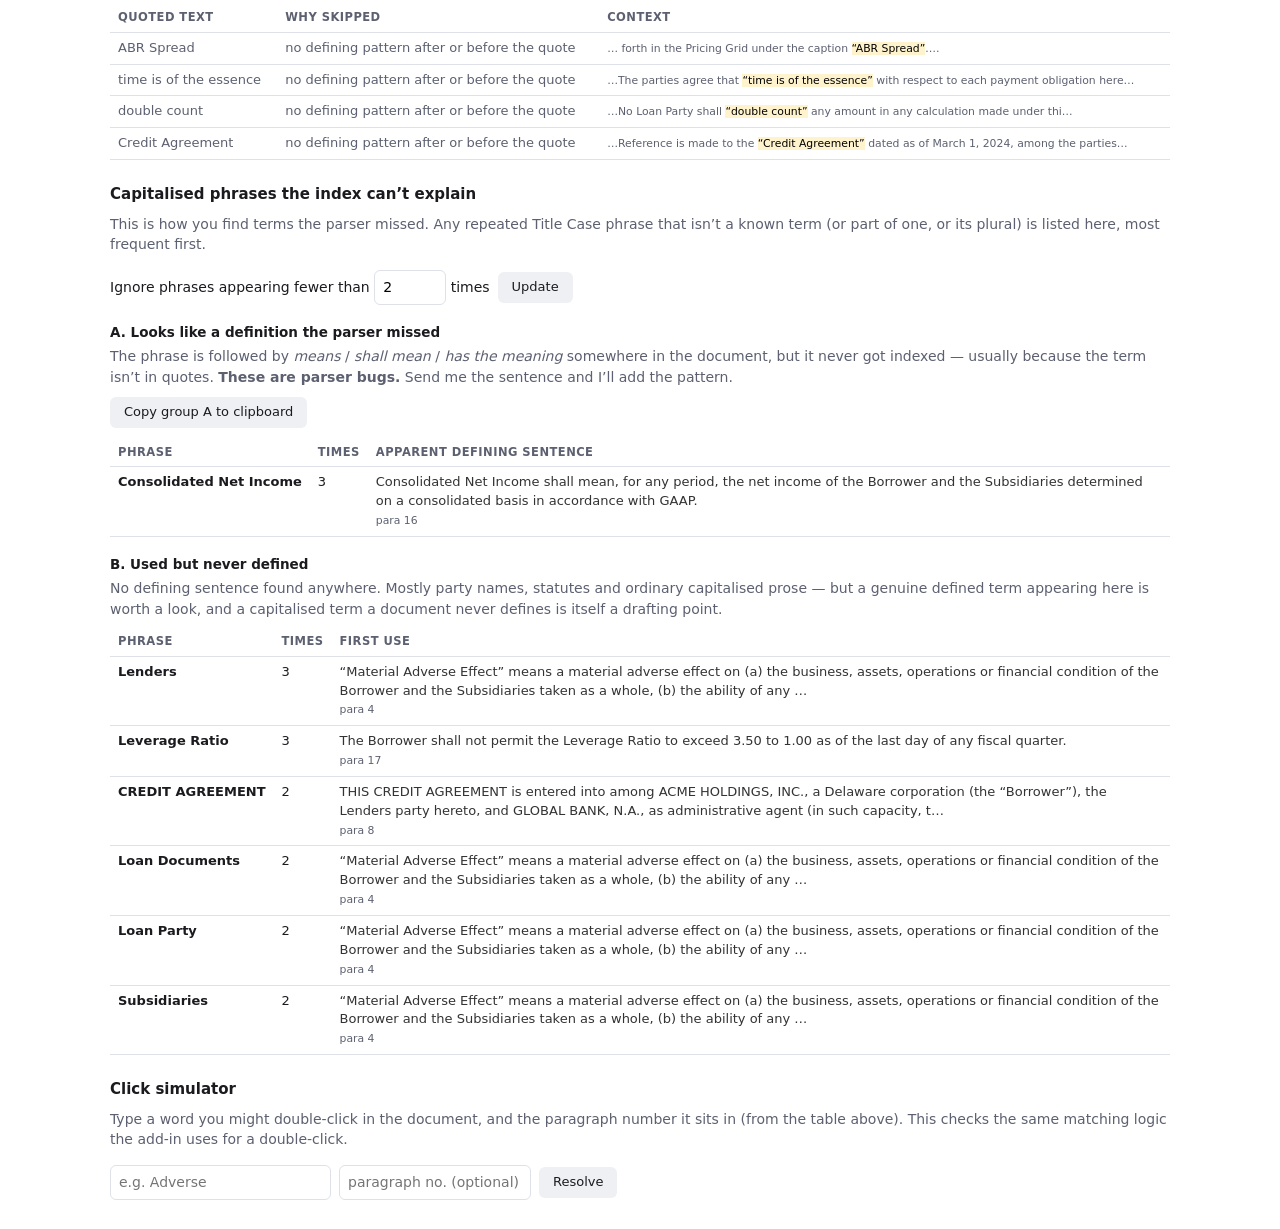
==== commit 71f9810f: "Resolve clicks by position, and show overlapping terms Clicking "Business" inside "Business Employee" ====
--- a/test.html
+++ b/test.html
@@ -141,7 +141,7 @@
   <span id="simOut"></span>
 </div>
 
-<script src="terms.js?v=5"></script>
+<script src="terms.js?v=6"></script>
 <script>
 (function () {
   'use strict';
